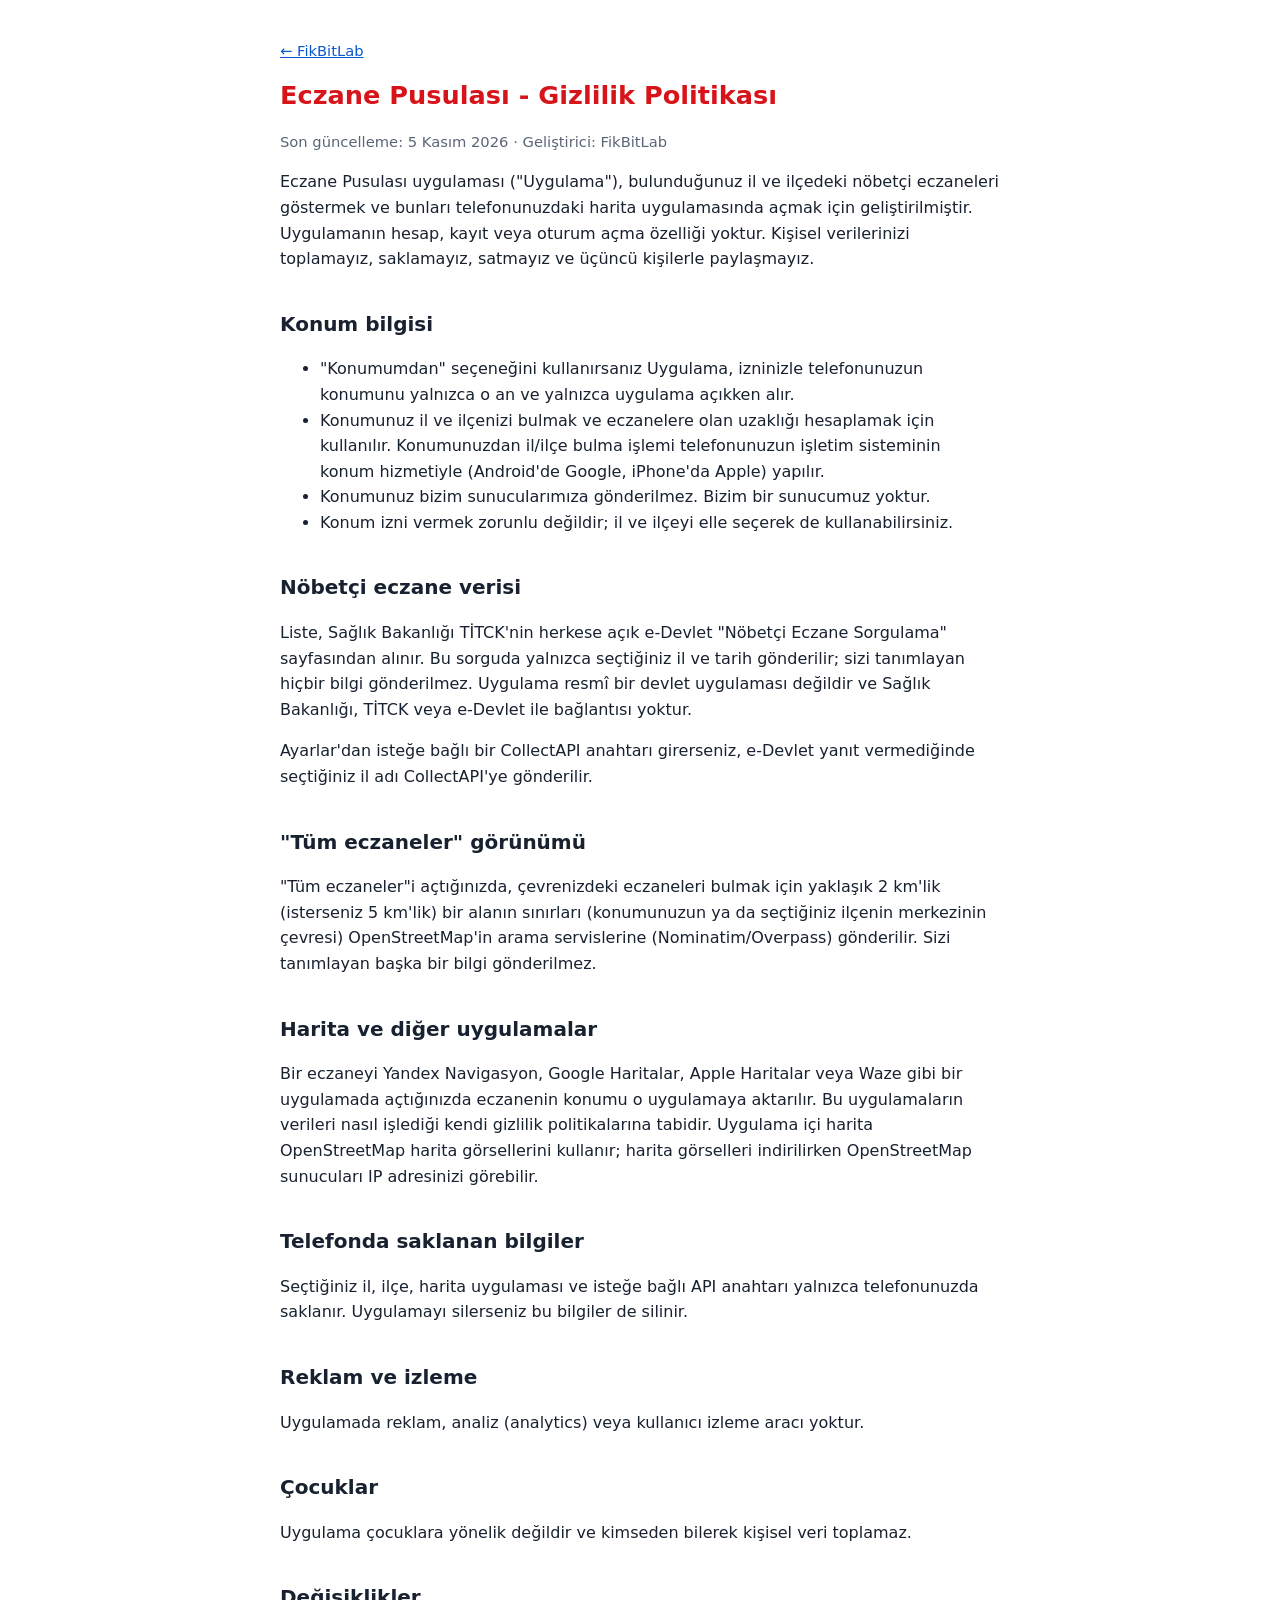
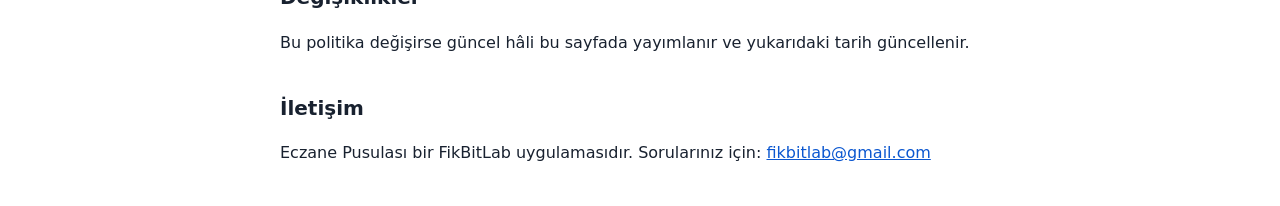
==== eczane-pusulasi/index.html @ 801c5551 "Eczane Pusulası ve Kart Oyunları gizlilik politikaları" ====
<!doctype html>
<html lang="tr">
<head>
<meta charset="utf-8">
<meta name="viewport" content="width=device-width, initial-scale=1">
<title>Eczane Pusulası - Gizlilik Politikası</title>
<link rel="stylesheet" href="../stil.css">
</head>
<body>
<p class="ust"><a href="../">← FikBitLab</a></p>
<h1>Eczane Pusulası - Gizlilik Politikası</h1>
<p class="tarih">Son güncelleme: 5 Kasım 2026 · Geliştirici: FikBitLab</p>

<p>Eczane Pusulası uygulaması ("Uygulama"), bulunduğunuz il ve ilçedeki nöbetçi eczaneleri göstermek ve bunları telefonunuzdaki harita
uygulamasında açmak için geliştirilmiştir. Uygulamanın hesap, kayıt veya oturum açma özelliği yoktur. Kişisel verilerinizi
toplamayız, saklamayız, satmayız ve üçüncü kişilerle paylaşmayız.</p>

<h2>Konum bilgisi</h2>
<ul>
  <li>"Konumumdan" seçeneğini kullanırsanız Uygulama, izninizle telefonunuzun konumunu yalnızca o an ve yalnızca uygulama açıkken alır.</li>
  <li>Konumunuz il ve ilçenizi bulmak ve eczanelere olan uzaklığı hesaplamak için kullanılır. Konumunuzdan il/ilçe bulma işlemi
      telefonunuzun işletim sisteminin konum hizmetiyle (Android'de Google, iPhone'da Apple) yapılır.</li>
  <li>Konumunuz bizim sunucularımıza gönderilmez. Bizim bir sunucumuz yoktur.</li>
  <li>Konum izni vermek zorunlu değildir; il ve ilçeyi elle seçerek de kullanabilirsiniz.</li>
</ul>

<h2>Nöbetçi eczane verisi</h2>
<p>Liste, Sağlık Bakanlığı TİTCK'nin herkese açık e-Devlet "Nöbetçi Eczane Sorgulama" sayfasından alınır. Bu sorguda yalnızca
seçtiğiniz il ve tarih gönderilir; sizi tanımlayan hiçbir bilgi gönderilmez. Uygulama resmî bir devlet uygulaması değildir ve
Sağlık Bakanlığı, TİTCK veya e-Devlet ile bağlantısı yoktur.</p>
<p>Ayarlar'dan isteğe bağlı bir CollectAPI anahtarı girerseniz, e-Devlet yanıt vermediğinde seçtiğiniz il adı CollectAPI'ye gönderilir.</p>

<h2>"Tüm eczaneler" görünümü</h2>
<p>"Tüm eczaneler"i açtığınızda, çevrenizdeki eczaneleri bulmak için yaklaşık 2 km'lik (isterseniz 5 km'lik) bir alanın sınırları
(konumunuzun ya da seçtiğiniz ilçenin merkezinin çevresi) OpenStreetMap'in arama servislerine (Nominatim/Overpass) gönderilir.
Sizi tanımlayan başka bir bilgi gönderilmez.</p>

<h2>Harita ve diğer uygulamalar</h2>
<p>Bir eczaneyi Yandex Navigasyon, Google Haritalar, Apple Haritalar veya Waze gibi bir uygulamada açtığınızda eczanenin konumu
o uygulamaya aktarılır. Bu uygulamaların verileri nasıl işlediği kendi gizlilik politikalarına tabidir. Uygulama içi harita
OpenStreetMap harita görsellerini kullanır; harita görselleri indirilirken OpenStreetMap sunucuları IP adresinizi görebilir.</p>

<h2>Telefonda saklanan bilgiler</h2>
<p>Seçtiğiniz il, ilçe, harita uygulaması ve isteğe bağlı API anahtarı yalnızca telefonunuzda saklanır. Uygulamayı silerseniz bu bilgiler de silinir.</p>

<h2>Reklam ve izleme</h2>
<p>Uygulamada reklam, analiz (analytics) veya kullanıcı izleme aracı yoktur.</p>

<h2>Çocuklar</h2>
<p>Uygulama çocuklara yönelik değildir ve kimseden bilerek kişisel veri toplamaz.</p>

<h2>Değişiklikler</h2>
<p>Bu politika değişirse güncel hâli bu sayfada yayımlanır ve yukarıdaki tarih güncellenir.</p>

<h2>İletişim</h2>
<p>Eczane Pusulası bir FikBitLab uygulamasıdır. Sorularınız için: <a href="mailto:fikbitlab@gmail.com">fikbitlab@gmail.com</a></p>
</body>
</html>
---- stil.css ----
:root{--bg:#fff;--fg:#18212F;--soluk:#5A6577;--vurgu:#D7141A;--link:#0B57D0}
@media (prefers-color-scheme:dark){:root{--bg:#161C27;--fg:#EEF1F5;--soluk:#A3ADBD;--vurgu:#FF5A5F;--link:#8AB4F8}}
body{font-family:system-ui,-apple-system,"Segoe UI",Roboto,sans-serif;max-width:720px;margin:0 auto;padding:24px 16px;line-height:1.6;color:var(--fg);background:var(--bg)}
h1{color:var(--vurgu);font-size:1.6rem;line-height:1.3}
h2{font-size:1.25rem;margin-top:1.8em}
h3{font-size:1.05rem;margin-top:1.5em}
a{color:var(--link)}
.ust,.tarih{color:var(--soluk);font-size:.92rem}
.liste li{margin:.4em 0}
section{margin-top:2em}
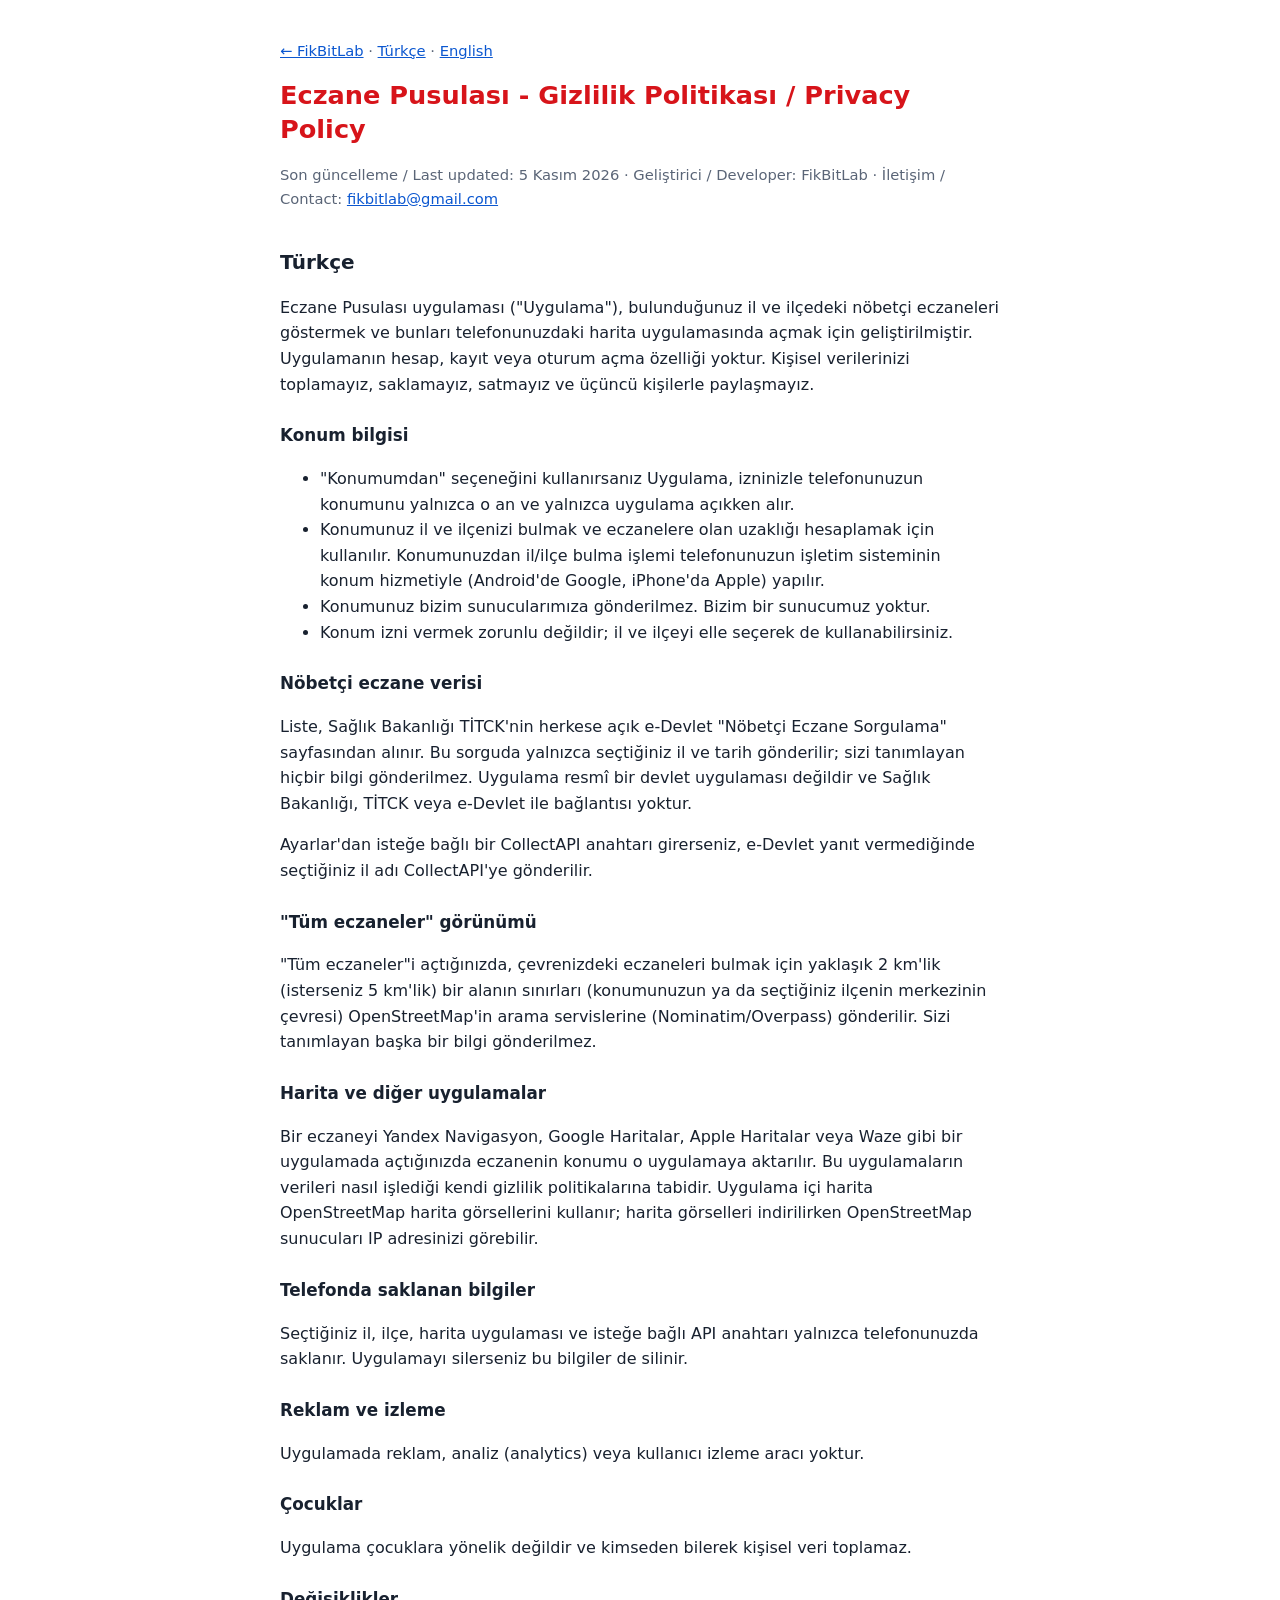
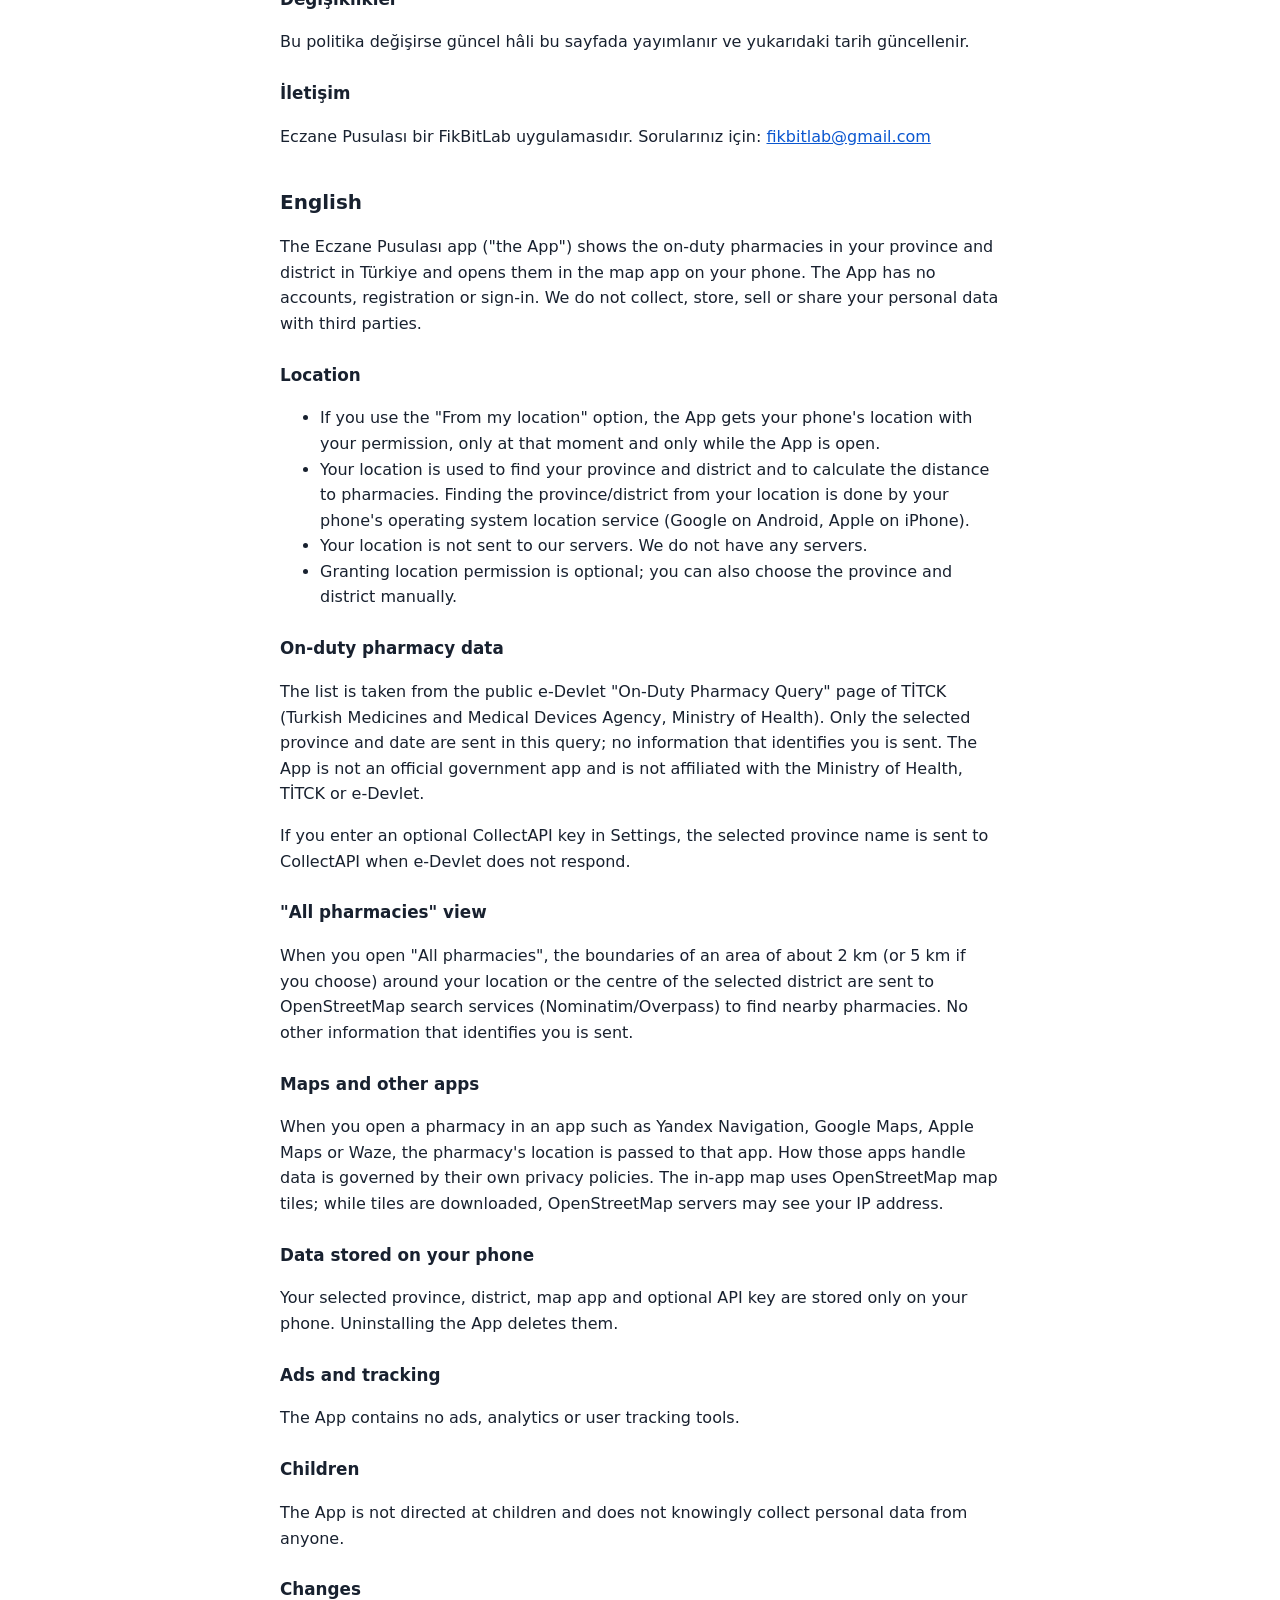
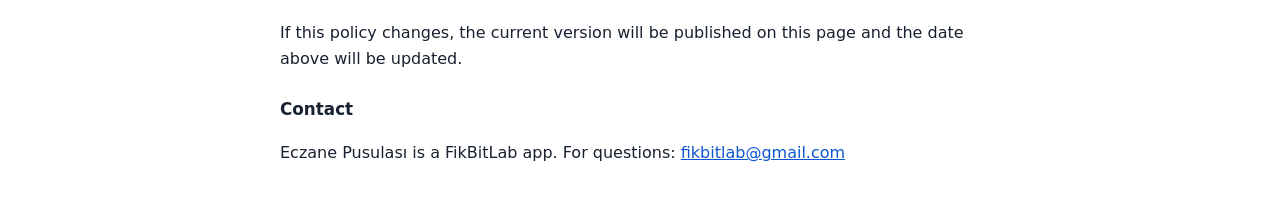
==== commit dcdbfdc4: "Eczane Pusulası politikasına İngilizce bölüm eklendi Co-Authored-By: Claude Opus 5.5 <noreply@anthro" ====
--- a/eczane-pusulasi/index.html
+++ b/eczane-pusulasi/index.html
@@ -7,15 +7,19 @@
 <link rel="stylesheet" href="../stil.css">
 </head>
 <body>
-<p class="ust"><a href="../">← FikBitLab</a></p>
-<h1>Eczane Pusulası - Gizlilik Politikası</h1>
-<p class="tarih">Son güncelleme: 5 Kasım 2026 · Geliştirici: FikBitLab</p>
+<p class="ust"><a href="../">← FikBitLab</a> · <a href="#tr">Türkçe</a> · <a href="#en">English</a></p>
+<h1>Eczane Pusulası - Gizlilik Politikası / Privacy Policy</h1>
+<p class="tarih">Son güncelleme / Last updated: 5 Kasım 2026 · Geliştirici / Developer: FikBitLab ·
+İletişim / Contact: <a href="mailto:fikbitlab@gmail.com">fikbitlab@gmail.com</a></p>
+
+<section id="tr" lang="tr">
+<h2>Türkçe</h2>
 
 <p>Eczane Pusulası uygulaması ("Uygulama"), bulunduğunuz il ve ilçedeki nöbetçi eczaneleri göstermek ve bunları telefonunuzdaki harita
 uygulamasında açmak için geliştirilmiştir. Uygulamanın hesap, kayıt veya oturum açma özelliği yoktur. Kişisel verilerinizi
 toplamayız, saklamayız, satmayız ve üçüncü kişilerle paylaşmayız.</p>
 
-<h2>Konum bilgisi</h2>
+<h3>Konum bilgisi</h3>
 <ul>
   <li>"Konumumdan" seçeneğini kullanırsanız Uygulama, izninizle telefonunuzun konumunu yalnızca o an ve yalnızca uygulama açıkken alır.</li>
   <li>Konumunuz il ve ilçenizi bulmak ve eczanelere olan uzaklığı hesaplamak için kullanılır. Konumunuzdan il/ilçe bulma işlemi
@@ -24,35 +28,85 @@
   <li>Konum izni vermek zorunlu değildir; il ve ilçeyi elle seçerek de kullanabilirsiniz.</li>
 </ul>
 
-<h2>Nöbetçi eczane verisi</h2>
+<h3>Nöbetçi eczane verisi</h3>
 <p>Liste, Sağlık Bakanlığı TİTCK'nin herkese açık e-Devlet "Nöbetçi Eczane Sorgulama" sayfasından alınır. Bu sorguda yalnızca
 seçtiğiniz il ve tarih gönderilir; sizi tanımlayan hiçbir bilgi gönderilmez. Uygulama resmî bir devlet uygulaması değildir ve
 Sağlık Bakanlığı, TİTCK veya e-Devlet ile bağlantısı yoktur.</p>
 <p>Ayarlar'dan isteğe bağlı bir CollectAPI anahtarı girerseniz, e-Devlet yanıt vermediğinde seçtiğiniz il adı CollectAPI'ye gönderilir.</p>
 
-<h2>"Tüm eczaneler" görünümü</h2>
+<h3>"Tüm eczaneler" görünümü</h3>
 <p>"Tüm eczaneler"i açtığınızda, çevrenizdeki eczaneleri bulmak için yaklaşık 2 km'lik (isterseniz 5 km'lik) bir alanın sınırları
 (konumunuzun ya da seçtiğiniz ilçenin merkezinin çevresi) OpenStreetMap'in arama servislerine (Nominatim/Overpass) gönderilir.
 Sizi tanımlayan başka bir bilgi gönderilmez.</p>
 
-<h2>Harita ve diğer uygulamalar</h2>
+<h3>Harita ve diğer uygulamalar</h3>
 <p>Bir eczaneyi Yandex Navigasyon, Google Haritalar, Apple Haritalar veya Waze gibi bir uygulamada açtığınızda eczanenin konumu
 o uygulamaya aktarılır. Bu uygulamaların verileri nasıl işlediği kendi gizlilik politikalarına tabidir. Uygulama içi harita
 OpenStreetMap harita görsellerini kullanır; harita görselleri indirilirken OpenStreetMap sunucuları IP adresinizi görebilir.</p>
 
-<h2>Telefonda saklanan bilgiler</h2>
+<h3>Telefonda saklanan bilgiler</h3>
 <p>Seçtiğiniz il, ilçe, harita uygulaması ve isteğe bağlı API anahtarı yalnızca telefonunuzda saklanır. Uygulamayı silerseniz bu bilgiler de silinir.</p>
 
-<h2>Reklam ve izleme</h2>
+<h3>Reklam ve izleme</h3>
 <p>Uygulamada reklam, analiz (analytics) veya kullanıcı izleme aracı yoktur.</p>
 
-<h2>Çocuklar</h2>
+<h3>Çocuklar</h3>
 <p>Uygulama çocuklara yönelik değildir ve kimseden bilerek kişisel veri toplamaz.</p>
 
-<h2>Değişiklikler</h2>
+<h3>Değişiklikler</h3>
 <p>Bu politika değişirse güncel hâli bu sayfada yayımlanır ve yukarıdaki tarih güncellenir.</p>
 
-<h2>İletişim</h2>
+<h3>İletişim</h3>
 <p>Eczane Pusulası bir FikBitLab uygulamasıdır. Sorularınız için: <a href="mailto:fikbitlab@gmail.com">fikbitlab@gmail.com</a></p>
+</section>
+
+<section id="en" lang="en">
+<h2>English</h2>
+
+<p>The Eczane Pusulası app ("the App") shows the on-duty pharmacies in your province and district in Türkiye and opens them in the
+map app on your phone. The App has no accounts, registration or sign-in. We do not collect, store, sell or share your personal data
+with third parties.</p>
+
+<h3>Location</h3>
+<ul>
+  <li>If you use the "From my location" option, the App gets your phone's location with your permission, only at that moment and
+      only while the App is open.</li>
+  <li>Your location is used to find your province and district and to calculate the distance to pharmacies. Finding the
+      province/district from your location is done by your phone's operating system location service (Google on Android, Apple on iPhone).</li>
+  <li>Your location is not sent to our servers. We do not have any servers.</li>
+  <li>Granting location permission is optional; you can also choose the province and district manually.</li>
+</ul>
+
+<h3>On-duty pharmacy data</h3>
+<p>The list is taken from the public e-Devlet "On-Duty Pharmacy Query" page of TİTCK (Turkish Medicines and Medical Devices Agency,
+Ministry of Health). Only the selected province and date are sent in this query; no information that identifies you is sent.
+The App is not an official government app and is not affiliated with the Ministry of Health, TİTCK or e-Devlet.</p>
+<p>If you enter an optional CollectAPI key in Settings, the selected province name is sent to CollectAPI when e-Devlet does not respond.</p>
+
+<h3>"All pharmacies" view</h3>
+<p>When you open "All pharmacies", the boundaries of an area of about 2 km (or 5 km if you choose) around your location or the centre
+of the selected district are sent to OpenStreetMap search services (Nominatim/Overpass) to find nearby pharmacies. No other
+information that identifies you is sent.</p>
+
+<h3>Maps and other apps</h3>
+<p>When you open a pharmacy in an app such as Yandex Navigation, Google Maps, Apple Maps or Waze, the pharmacy's location is passed to
+that app. How those apps handle data is governed by their own privacy policies. The in-app map uses OpenStreetMap map tiles; while
+tiles are downloaded, OpenStreetMap servers may see your IP address.</p>
+
+<h3>Data stored on your phone</h3>
+<p>Your selected province, district, map app and optional API key are stored only on your phone. Uninstalling the App deletes them.</p>
+
+<h3>Ads and tracking</h3>
+<p>The App contains no ads, analytics or user tracking tools.</p>
+
+<h3>Children</h3>
+<p>The App is not directed at children and does not knowingly collect personal data from anyone.</p>
+
+<h3>Changes</h3>
+<p>If this policy changes, the current version will be published on this page and the date above will be updated.</p>
+
+<h3>Contact</h3>
+<p>Eczane Pusulası is a FikBitLab app. For questions: <a href="mailto:fikbitlab@gmail.com">fikbitlab@gmail.com</a></p>
+</section>
 </body>
 </html>
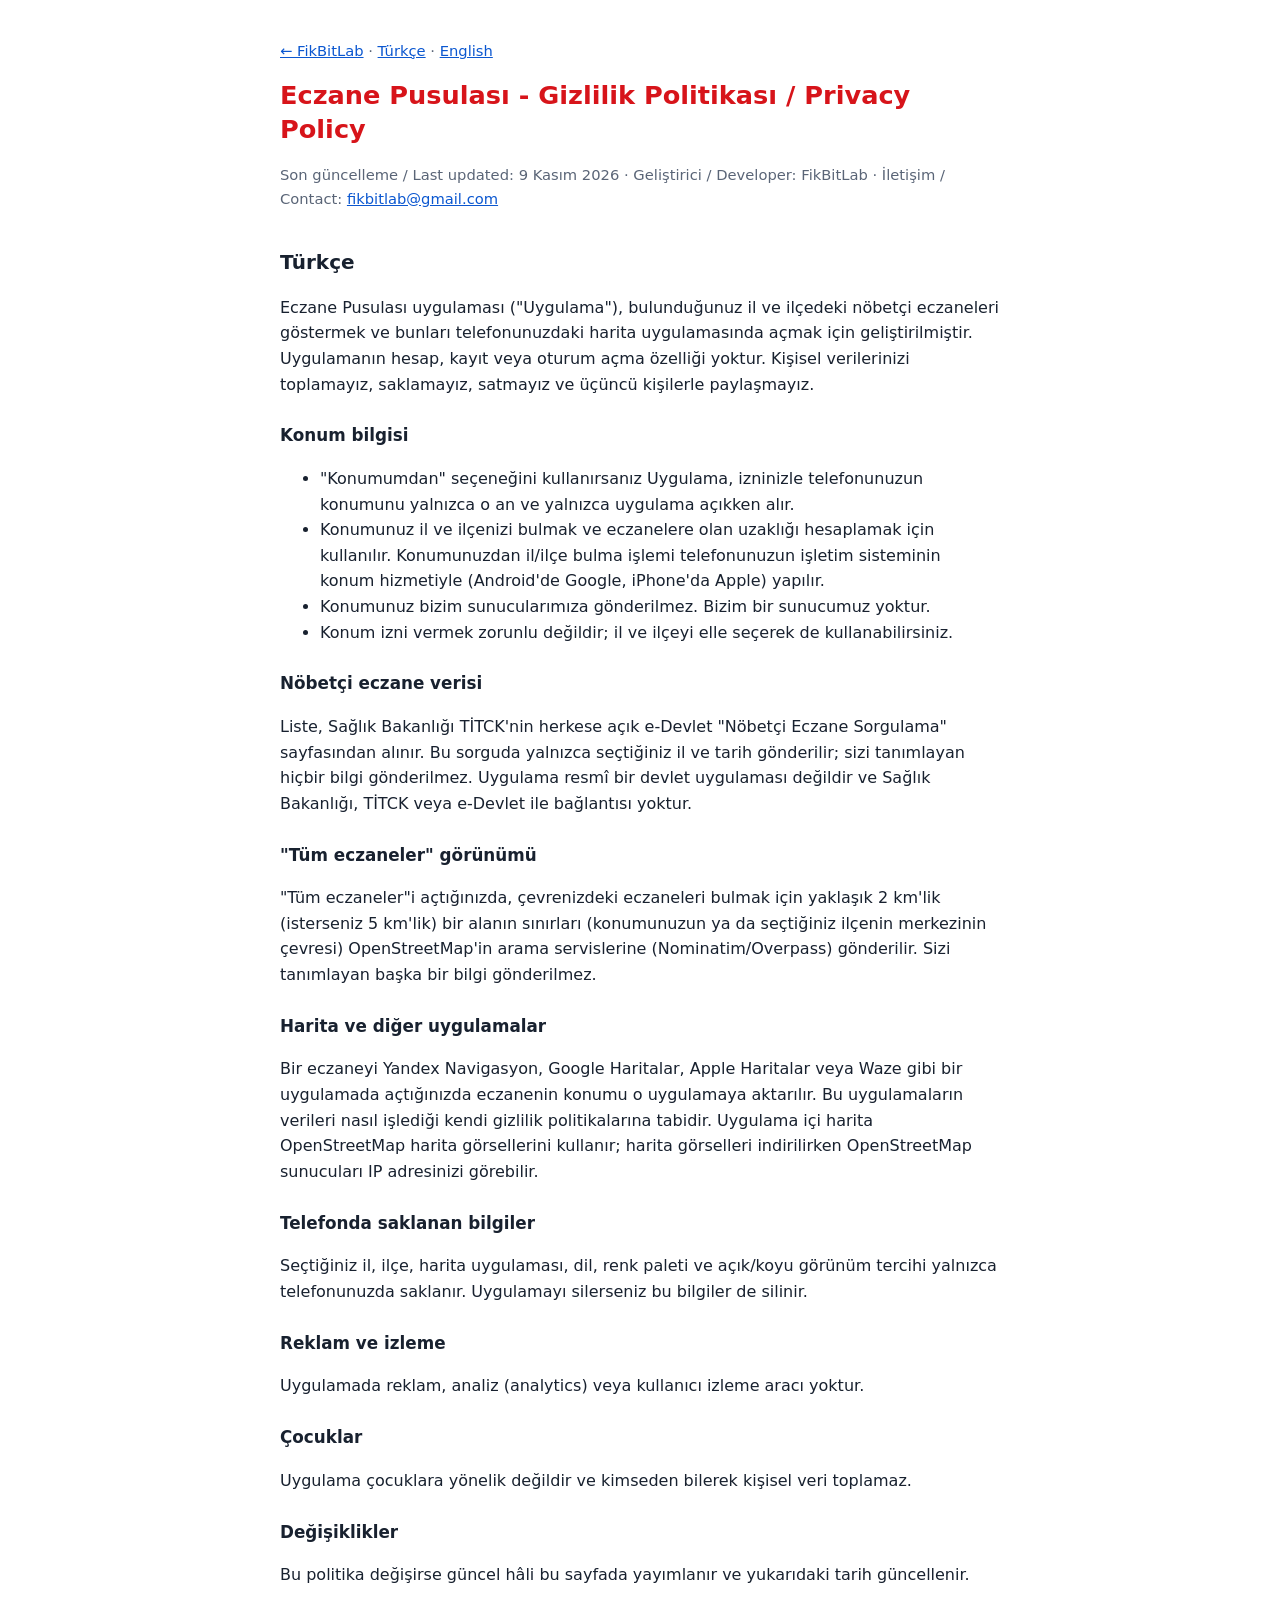
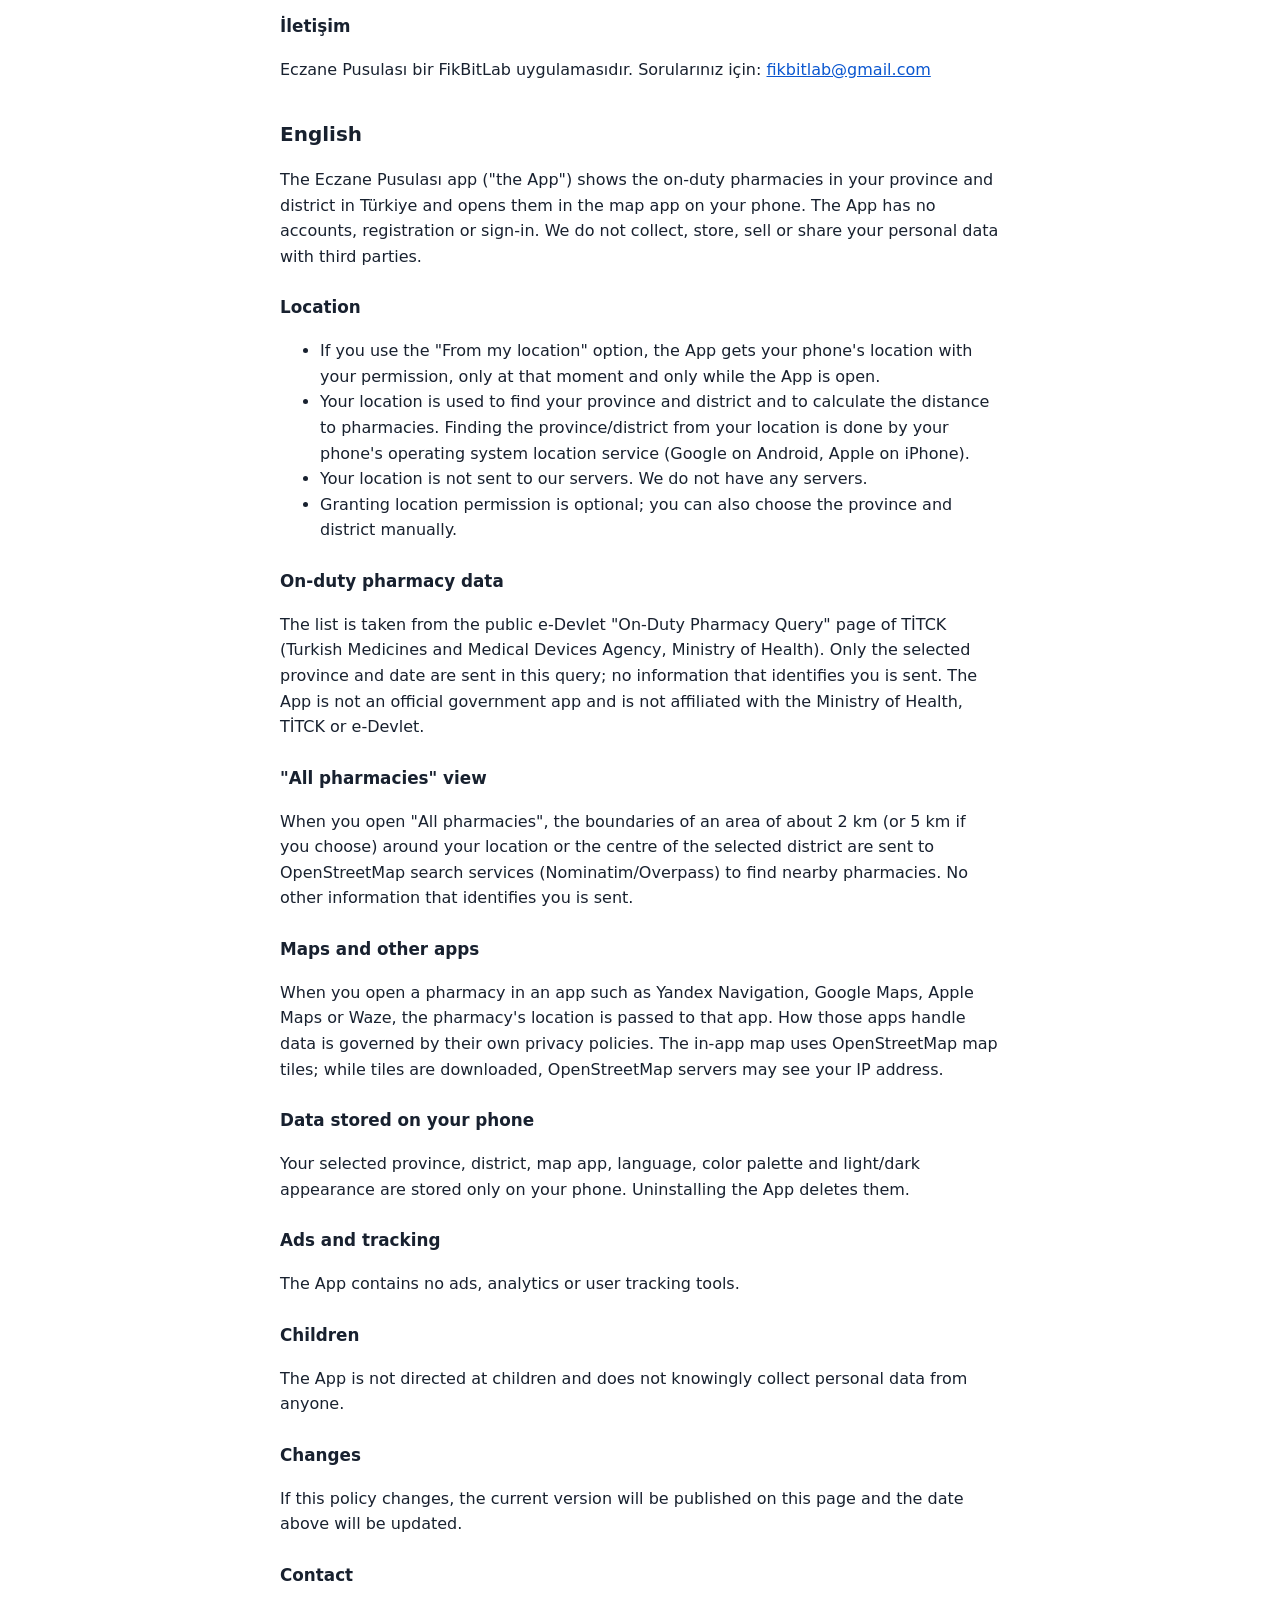
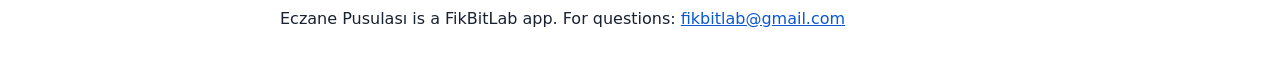
==== commit 8c8cf464: "Eczane Pusulası politikası: CollectAPI kaldırıldı, dil ve renk tercihleri eklendi Co-Authored-By: Cl" ====
--- a/eczane-pusulasi/index.html
+++ b/eczane-pusulasi/index.html
@@ -9,7 +9,7 @@
 <body>
 <p class="ust"><a href="../">← FikBitLab</a> · <a href="#tr">Türkçe</a> · <a href="#en">English</a></p>
 <h1>Eczane Pusulası - Gizlilik Politikası / Privacy Policy</h1>
-<p class="tarih">Son güncelleme / Last updated: 5 Kasım 2026 · Geliştirici / Developer: FikBitLab ·
+<p class="tarih">Son güncelleme / Last updated: 9 Kasım 2026 · Geliştirici / Developer: FikBitLab ·
 İletişim / Contact: <a href="mailto:fikbitlab@gmail.com">fikbitlab@gmail.com</a></p>
 
 <section id="tr" lang="tr">
@@ -32,7 +32,6 @@
 <p>Liste, Sağlık Bakanlığı TİTCK'nin herkese açık e-Devlet "Nöbetçi Eczane Sorgulama" sayfasından alınır. Bu sorguda yalnızca
 seçtiğiniz il ve tarih gönderilir; sizi tanımlayan hiçbir bilgi gönderilmez. Uygulama resmî bir devlet uygulaması değildir ve
 Sağlık Bakanlığı, TİTCK veya e-Devlet ile bağlantısı yoktur.</p>
-<p>Ayarlar'dan isteğe bağlı bir CollectAPI anahtarı girerseniz, e-Devlet yanıt vermediğinde seçtiğiniz il adı CollectAPI'ye gönderilir.</p>
 
 <h3>"Tüm eczaneler" görünümü</h3>
 <p>"Tüm eczaneler"i açtığınızda, çevrenizdeki eczaneleri bulmak için yaklaşık 2 km'lik (isterseniz 5 km'lik) bir alanın sınırları
@@ -45,7 +44,7 @@
 OpenStreetMap harita görsellerini kullanır; harita görselleri indirilirken OpenStreetMap sunucuları IP adresinizi görebilir.</p>
 
 <h3>Telefonda saklanan bilgiler</h3>
-<p>Seçtiğiniz il, ilçe, harita uygulaması ve isteğe bağlı API anahtarı yalnızca telefonunuzda saklanır. Uygulamayı silerseniz bu bilgiler de silinir.</p>
+<p>Seçtiğiniz il, ilçe, harita uygulaması, dil, renk paleti ve açık/koyu görünüm tercihi yalnızca telefonunuzda saklanır. Uygulamayı silerseniz bu bilgiler de silinir.</p>
 
 <h3>Reklam ve izleme</h3>
 <p>Uygulamada reklam, analiz (analytics) veya kullanıcı izleme aracı yoktur.</p>
@@ -81,7 +80,6 @@
 <p>The list is taken from the public e-Devlet "On-Duty Pharmacy Query" page of TİTCK (Turkish Medicines and Medical Devices Agency,
 Ministry of Health). Only the selected province and date are sent in this query; no information that identifies you is sent.
 The App is not an official government app and is not affiliated with the Ministry of Health, TİTCK or e-Devlet.</p>
-<p>If you enter an optional CollectAPI key in Settings, the selected province name is sent to CollectAPI when e-Devlet does not respond.</p>
 
 <h3>"All pharmacies" view</h3>
 <p>When you open "All pharmacies", the boundaries of an area of about 2 km (or 5 km if you choose) around your location or the centre
@@ -94,7 +92,7 @@
 tiles are downloaded, OpenStreetMap servers may see your IP address.</p>
 
 <h3>Data stored on your phone</h3>
-<p>Your selected province, district, map app and optional API key are stored only on your phone. Uninstalling the App deletes them.</p>
+<p>Your selected province, district, map app, language, color palette and light/dark appearance are stored only on your phone. Uninstalling the App deletes them.</p>
 
 <h3>Ads and tracking</h3>
 <p>The App contains no ads, analytics or user tracking tools.</p>
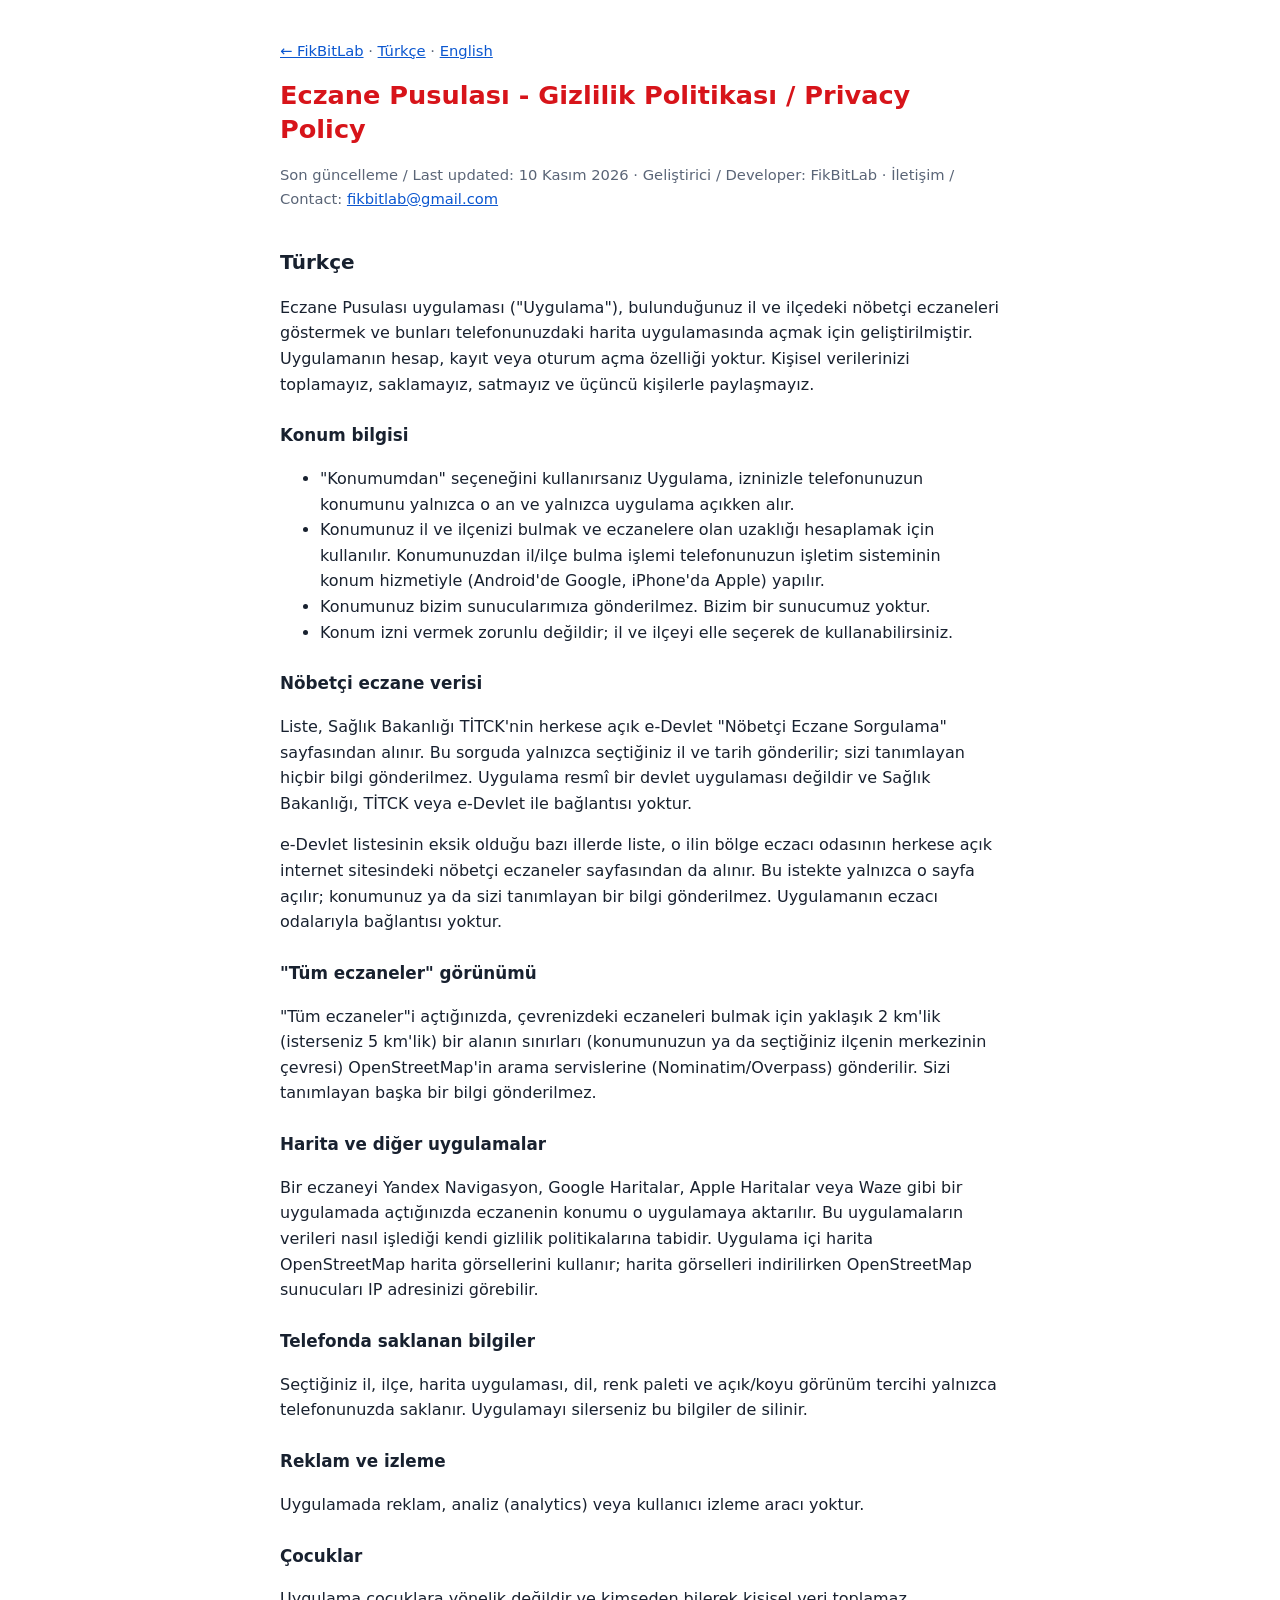
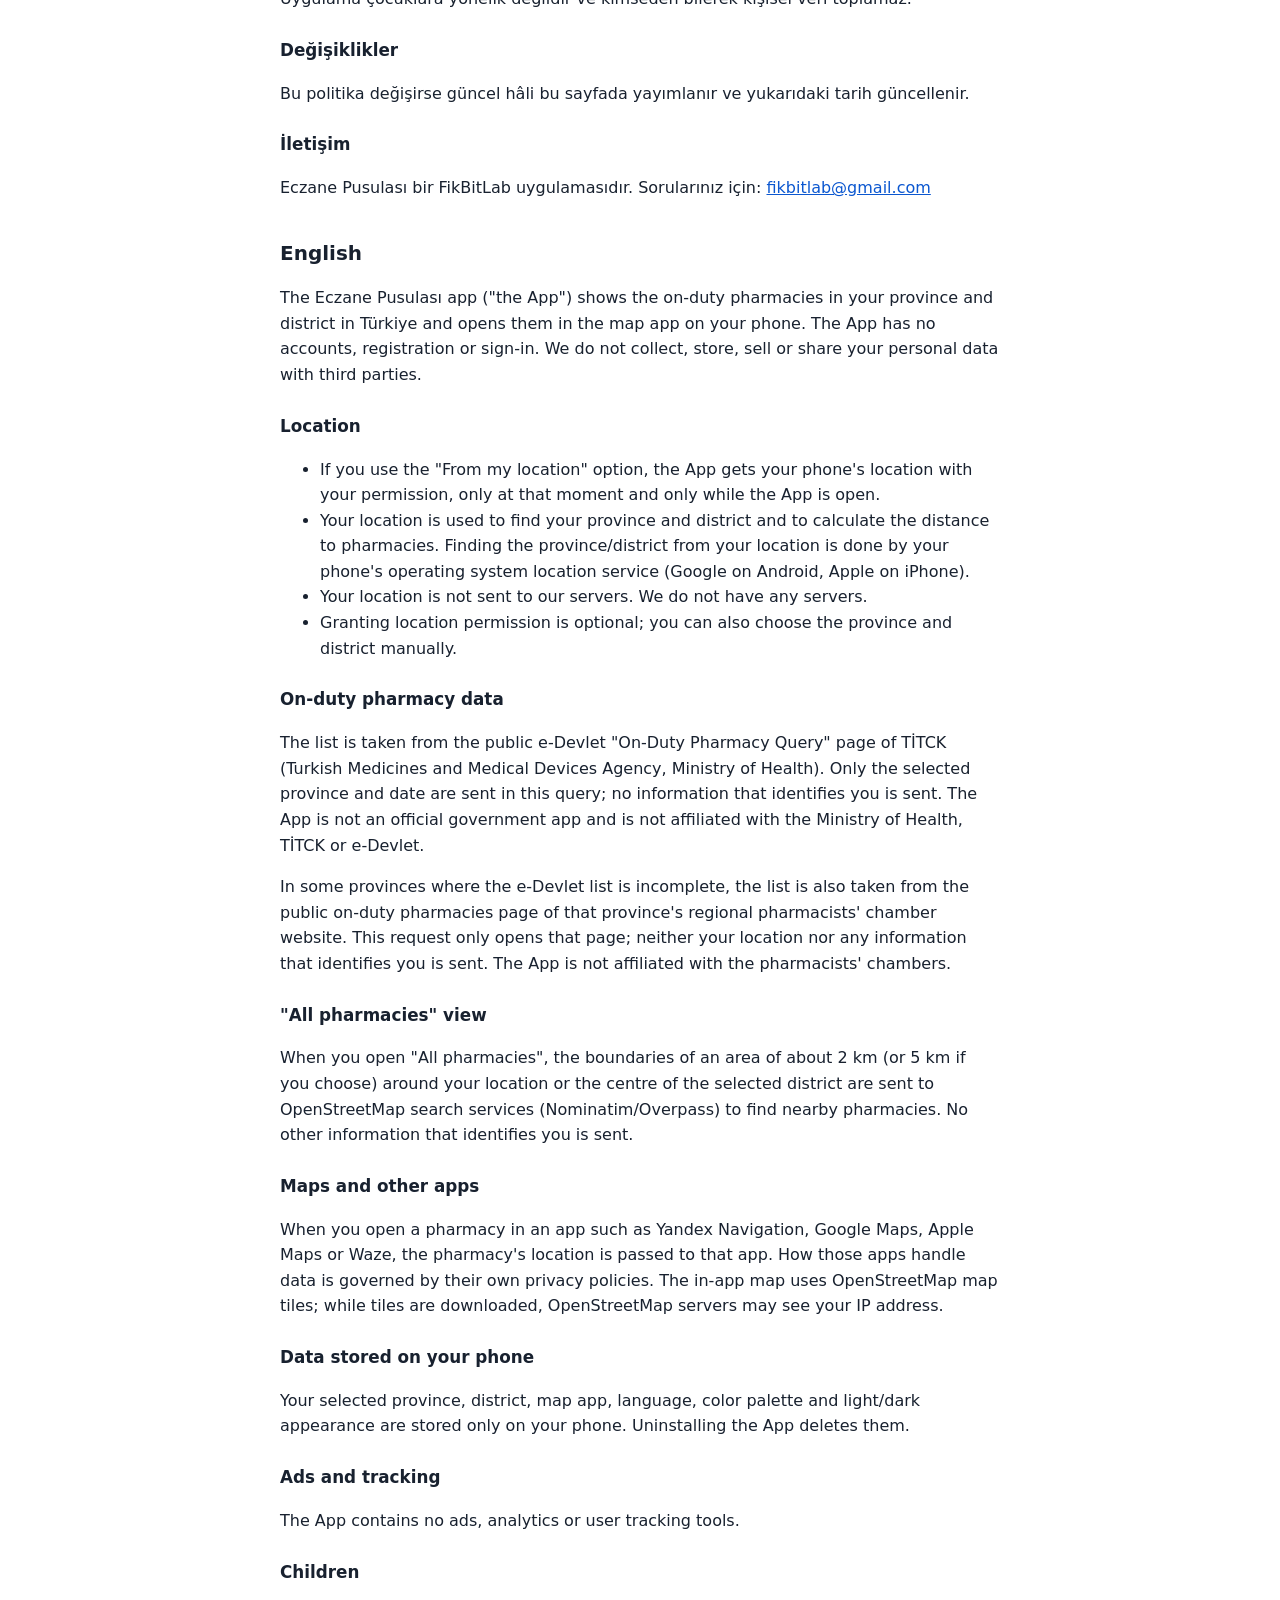
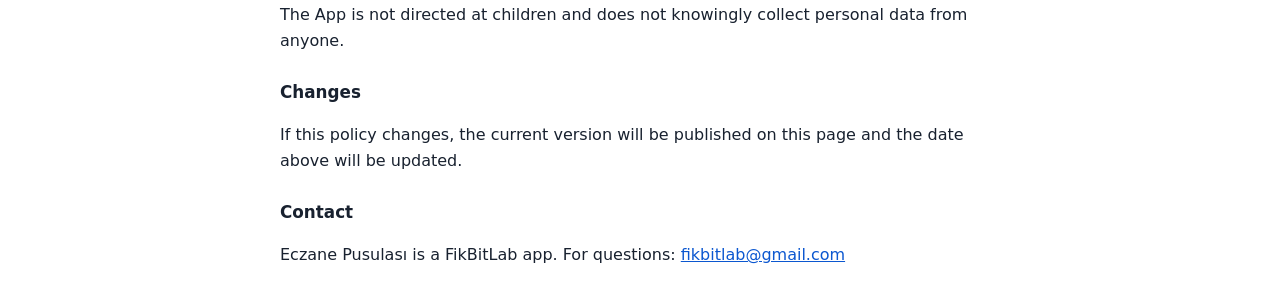
==== commit 2b058f30: "Eczane Pusulası politikası: eczacı odası siteleri veri kaynağı olarak eklendi Co-Authored-By: Claude" ====
--- a/eczane-pusulasi/index.html
+++ b/eczane-pusulasi/index.html
@@ -9,7 +9,7 @@
 <body>
 <p class="ust"><a href="../">← FikBitLab</a> · <a href="#tr">Türkçe</a> · <a href="#en">English</a></p>
 <h1>Eczane Pusulası - Gizlilik Politikası / Privacy Policy</h1>
-<p class="tarih">Son güncelleme / Last updated: 9 Kasım 2026 · Geliştirici / Developer: FikBitLab ·
+<p class="tarih">Son güncelleme / Last updated: 10 Kasım 2026 · Geliştirici / Developer: FikBitLab ·
 İletişim / Contact: <a href="mailto:fikbitlab@gmail.com">fikbitlab@gmail.com</a></p>
 
 <section id="tr" lang="tr">
@@ -32,6 +32,7 @@
 <p>Liste, Sağlık Bakanlığı TİTCK'nin herkese açık e-Devlet "Nöbetçi Eczane Sorgulama" sayfasından alınır. Bu sorguda yalnızca
 seçtiğiniz il ve tarih gönderilir; sizi tanımlayan hiçbir bilgi gönderilmez. Uygulama resmî bir devlet uygulaması değildir ve
 Sağlık Bakanlığı, TİTCK veya e-Devlet ile bağlantısı yoktur.</p>
+<p>e-Devlet listesinin eksik olduğu bazı illerde liste, o ilin bölge eczacı odasının herkese açık internet sitesindeki nöbetçi eczaneler sayfasından da alınır. Bu istekte yalnızca o sayfa açılır; konumunuz ya da sizi tanımlayan bir bilgi gönderilmez. Uygulamanın eczacı odalarıyla bağlantısı yoktur.</p>
 
 <h3>"Tüm eczaneler" görünümü</h3>
 <p>"Tüm eczaneler"i açtığınızda, çevrenizdeki eczaneleri bulmak için yaklaşık 2 km'lik (isterseniz 5 km'lik) bir alanın sınırları
@@ -80,6 +81,7 @@
 <p>The list is taken from the public e-Devlet "On-Duty Pharmacy Query" page of TİTCK (Turkish Medicines and Medical Devices Agency,
 Ministry of Health). Only the selected province and date are sent in this query; no information that identifies you is sent.
 The App is not an official government app and is not affiliated with the Ministry of Health, TİTCK or e-Devlet.</p>
+<p>In some provinces where the e-Devlet list is incomplete, the list is also taken from the public on-duty pharmacies page of that province's regional pharmacists' chamber website. This request only opens that page; neither your location nor any information that identifies you is sent. The App is not affiliated with the pharmacists' chambers.</p>
 
 <h3>"All pharmacies" view</h3>
 <p>When you open "All pharmacies", the boundaries of an area of about 2 km (or 5 km if you choose) around your location or the centre
